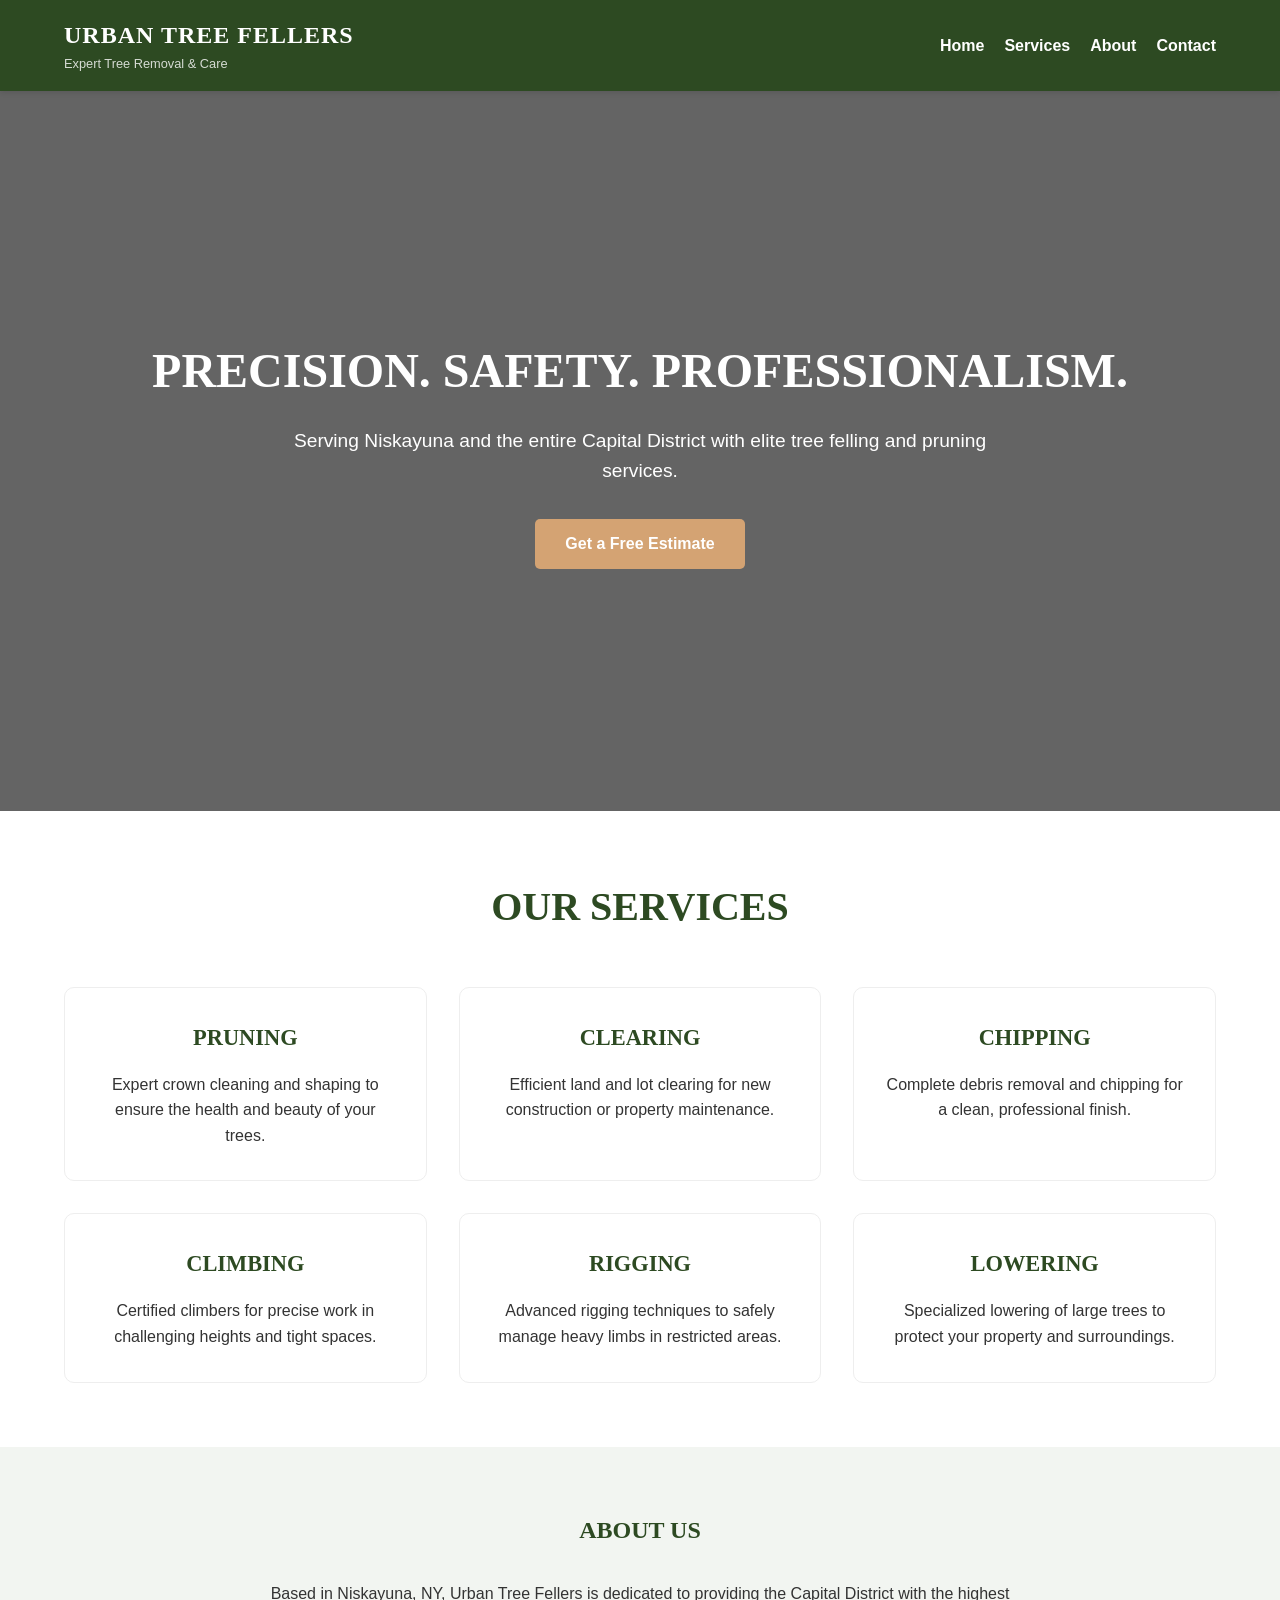
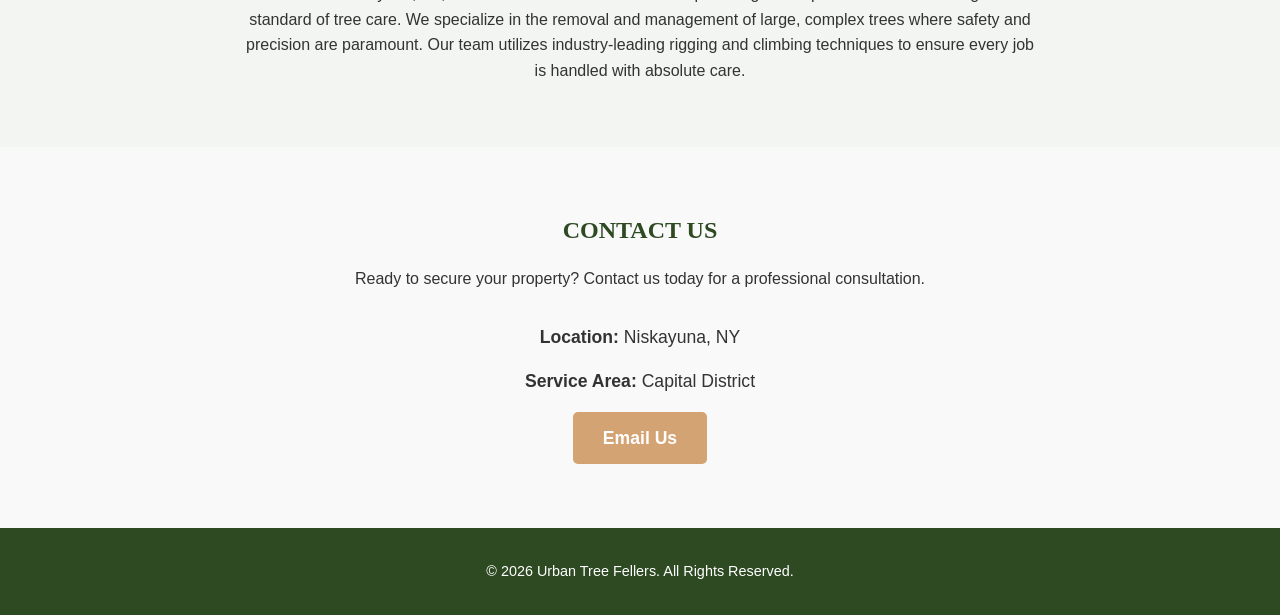
==== index.html @ 03fb5524 "Initial build of Urban Tree Fellers website" ====
<!DOCTYPE html>
<html lang="en">
<head>
    <meta charset="UTF-8">
    <meta name="viewport" content="width=device-width, initial-scale=1.0">
    <title>Urban Tree Fellers | Professional Tree Services Capital District</title>
    <link rel="stylesheet" href="css/style.css">
    <style>
        /* Fallback for fonts if not installed on system */
        @font-face {
            font-family: 'Copperplate Gothic Bold';
            src: local('Copperplate Gothic Bold'), local('Copperplate');
        }
        @font-face {
            font-family: 'Corbel';
            src: local('Corbel');
        }
    </style>
</head>
<body>
    <header>
        <div class="container">
            <div class="logo">
                <h1>URBAN TREE FELLERS</h1>
                <p>Expert Tree Removal & Care</p>
            </div>
            <nav>
                <ul>
                    <li><a href="#home">Home</a></li>
                    <li><a href="#services">Services</a></li>
                    <li><a href="#about">About</a></li>
                    <li><a href="#contact">Contact</a></li>
                </ul>
            </nav>
        </div>
    </header>

    <section id="home" class="hero">
        <div class="hero-content">
            <h2>Precision. Safety. Professionalism.</h2>
            <p>Serving Niskayuna and the entire Capital District with elite tree felling and pruning services.</p>
            <a href="#contact" class="btn">Get a Free Estimate</a>
        </div>
    </section>

    <section id="services" class="services">
        <div class="container">
            <h2>Our Services</h2>
            <div class="service-grid">
                <div class="service-card">
                    <h3>Pruning</h3>
                    <p>Expert crown cleaning and shaping to ensure the health and beauty of your trees.</p>
                </div>
                <div class="service-card">
                    <h3>Clearing</h3>
                    <p>Efficient land and lot clearing for new construction or property maintenance.</p>
                </div>
                <div class="service-card">
                    <h3>Chipping</h3>
                    <p>Complete debris removal and chipping for a clean, professional finish.</p>
                </div>
                <div class="service-card">
                    <h3>Climbing</h3>
                    <p>Certified climbers for precise work in challenging heights and tight spaces.</p>
                </div>
                <div class="service-card">
                    <h3>Rigging</h3>
                    <p>Advanced rigging techniques to safely manage heavy limbs in restricted areas.</p>
                </div>
                <div class="service-card">
                    <h3>Lowering</h3>
                    <p>Specialized lowering of large trees to protect your property and surroundings.</p>
                </div>
            </div>
        </div>
    </section>

    <section id="about" class="about">
        <div class="container">
            <h2>About Us</h2>
            <p>Based in Niskayuna, NY, Urban Tree Fellers is dedicated to providing the Capital District with the highest standard of tree care. We specialize in the removal and management of large, complex trees where safety and precision are paramount. Our team utilizes industry-leading rigging and climbing techniques to ensure every job is handled with absolute care.</p>
        </div>
    </section>

    <section id="contact" class="contact">
        <div class="container">
            <h2>Contact Us</h2>
            <p>Ready to secure your property? Contact us today for a professional consultation.</p>
            <div class="contact-info">
                <p><strong>Location:</strong> Niskayuna, NY</p>
                <p><strong>Service Area:</strong> Capital District</p>
                <a href="mailto:info@urbantreefellers.com" class="btn">Email Us</a>
            </div>
        </div>
    </section>

    <footer>
        <p>&copy; 2026 Urban Tree Fellers. All Rights Reserved.</p>
    </footer>
</body>
</html>
---- css/style.css ----
* {
    margin: 0;
    padding: 0;
    box-sizing: border-box;
}

body {
    font-family: 'Corbel', 'Segoe UI', Tahoma, Geneva, Verdana, sans-serif;
    line-height: 1.6;
    color: #333;
    background-color: #f9f9f9;
}

h1, h2, h3 {
    font-family: 'Copperplate Gothic Bold', 'Copperplate', serif;
    text-transform: uppercase;
    color: #2d4a22; /* Deep Forest Green */
}

.container {
    width: 90%;
    max-width: 1200px;
    margin: 0 auto;
}

header {
    background: #2d4a22;
    color: #fff;
    padding: 1rem 0;
    position: sticky;
    top: 0;
    z-index: 1000;
    box-shadow: 0 2px 5px rgba(0,0,0,0.1);
}

header .container {
    display: flex;
    justify-content: space-between;
    align-items: center;
}

.logo h1 {
    color: #fff;
    font-size: 1.5rem;
    letter-spacing: 1px;
}

.logo p {
    font-size: 0.8rem;
    opacity: 0.8;
}

nav ul {
    display: flex;
    list-style: none;
}

nav ul li {
    margin-left: 20px;
}

nav ul li a {
    color: #fff;
    text-decoration: none;
    font-weight: bold;
    transition: color 0.3s;
}

nav ul li a:hover {
    color: #a8d5ba;
}

.hero {
    background: linear-gradient(rgba(0,0,0,0.6), rgba(0,0,0,0.6)), url('https://images.unsplash.com/photo-1542273917357-724b8276265c?auto=format&fit=crop&q=80&w=1920');
    background-size: cover;
    background-position: center;
    height: 80vh;
    display: flex;
    align-items: center;
    justify-content: center;
    text-align: center;
    color: #fff;
}

.hero-content h2 {
    font-size: 3rem;
    color: #fff;
    margin-bottom: 1rem;
}

.hero-content p {
    font-size: 1.2rem;
    margin-bottom: 2rem;
    max-width: 700px;
    margin-left: auto;
    margin-right: auto;
}

.btn {
    background: #d4a373; /* Earthy gold/brown */
    color: #fff;
    padding: 12px 30px;
    text-decoration: none;
    font-weight: bold;
    border-radius: 5px;
    transition: background 0.3s;
    display: inline-block;
}

.btn:hover {
    background: #bc8a5f;
}

.services {
    padding: 4rem 0;
    background: #fff;
}

.services h2 {
    text-align: center;
    font-size: 2.5rem;
    margin-bottom: 3rem;
}

.service-grid {
    display: grid;
    grid-template-columns: repeat(auto-fit, minmax(300px, 1fr));
    gap: 2rem;
}

.service-card {
    padding: 2rem;
    border: 1px solid #eee;
    border-radius: 10px;
    text-align: center;
    transition: transform 0.3s, box-shadow 0.3s;
}

.service-card:hover {
    transform: translateY(-5px);
    box-shadow: 0 10px 20px rgba(0,0,0,0.05);
}

.service-card h3 {
    margin-bottom: 1rem;
    font-size: 1.4rem;
}

.about {
    padding: 4rem 0;
    background: #f2f5f1;
    text-align: center;
}

.about .container {
    max-width: 800px;
}

.about h2 {
    margin-bottom: 2rem;
}

.contact {
    padding: 4rem 0;
    text-align: center;
}

.contact h2 {
    margin-bottom: 1rem;
}

.contact-info {
    margin-top: 2rem;
    font-size: 1.1rem;
}

.contact-info p {
    margin-bottom: 1rem;
}

footer {
    background: #2d4a22;
    color: #fff;
    text-align: center;
    padding: 2rem 0;
    font-size: 0.9rem;
}

@media (max-width: 768px) {
    header .container {
        flex-direction: column;
    }
    nav ul {
        margin-top: 1rem;
    }
    .hero-content h2 {
        font-size: 2rem;
    }
}
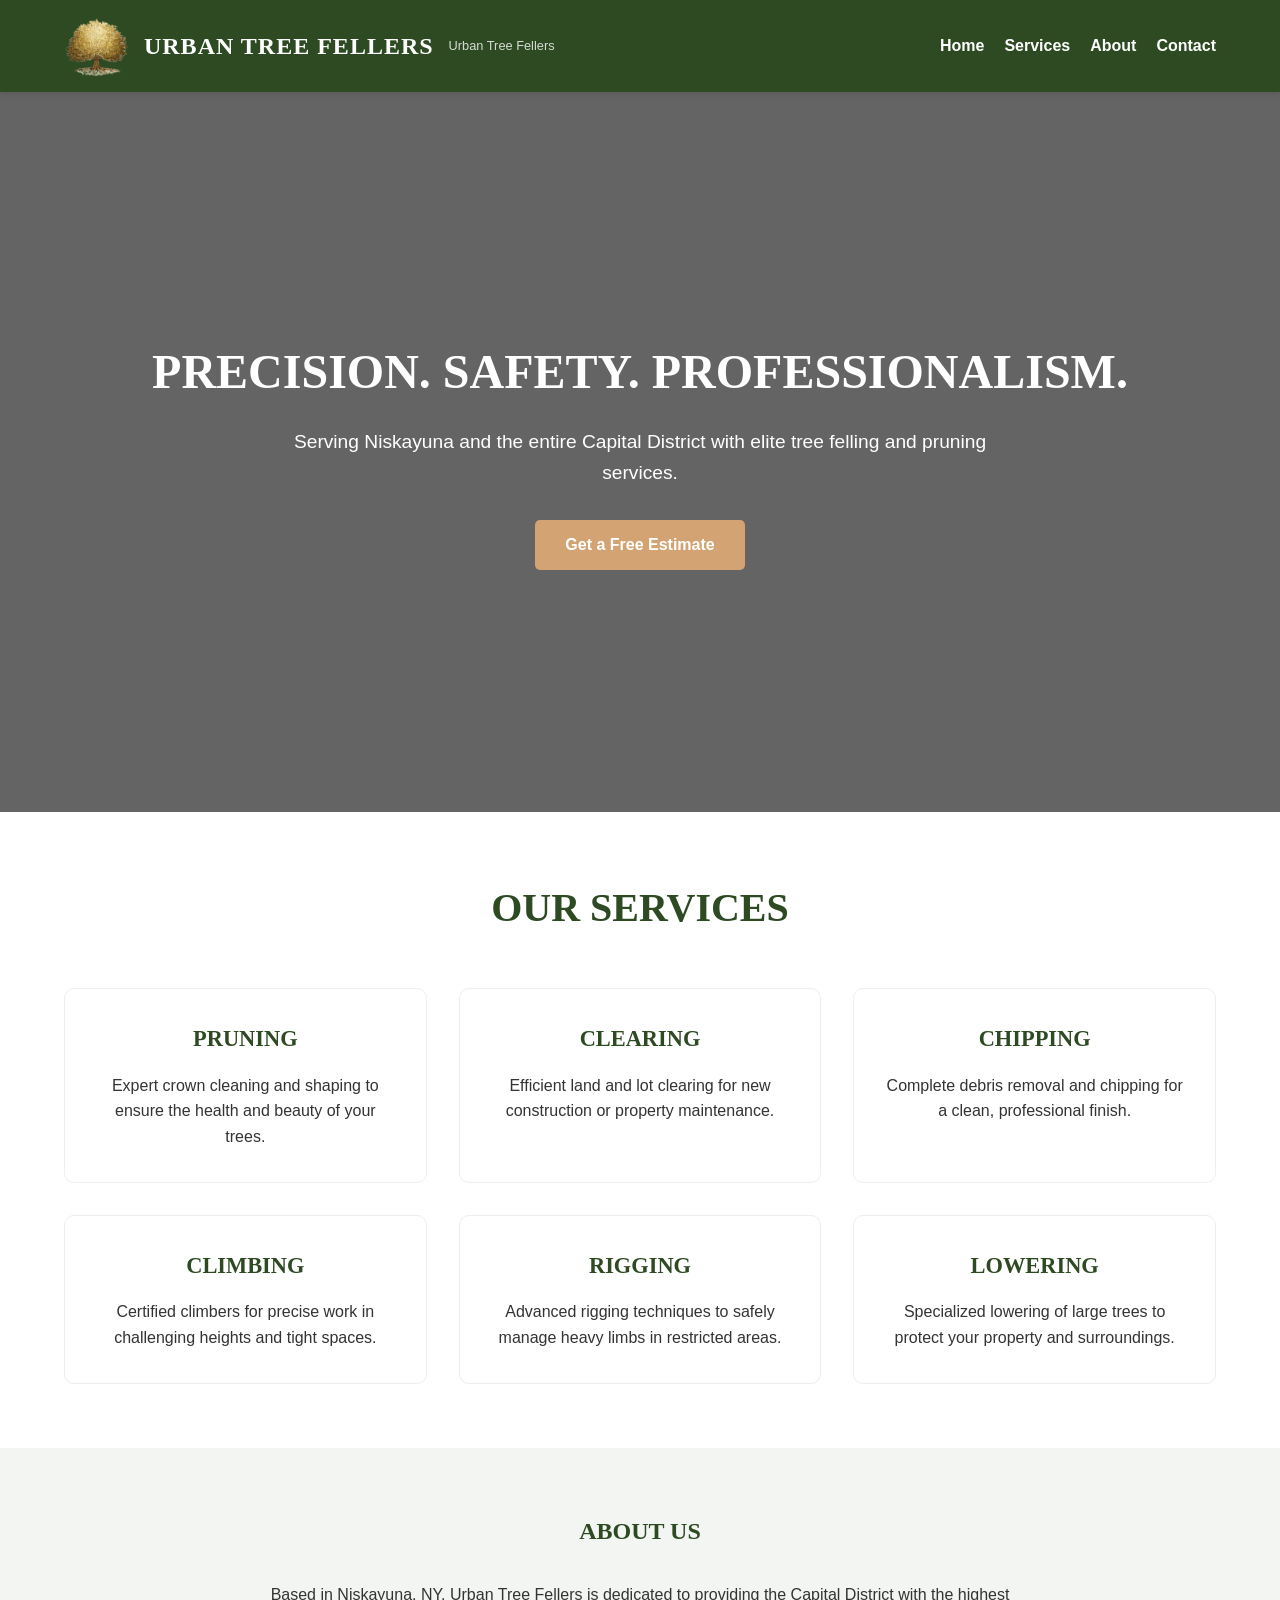
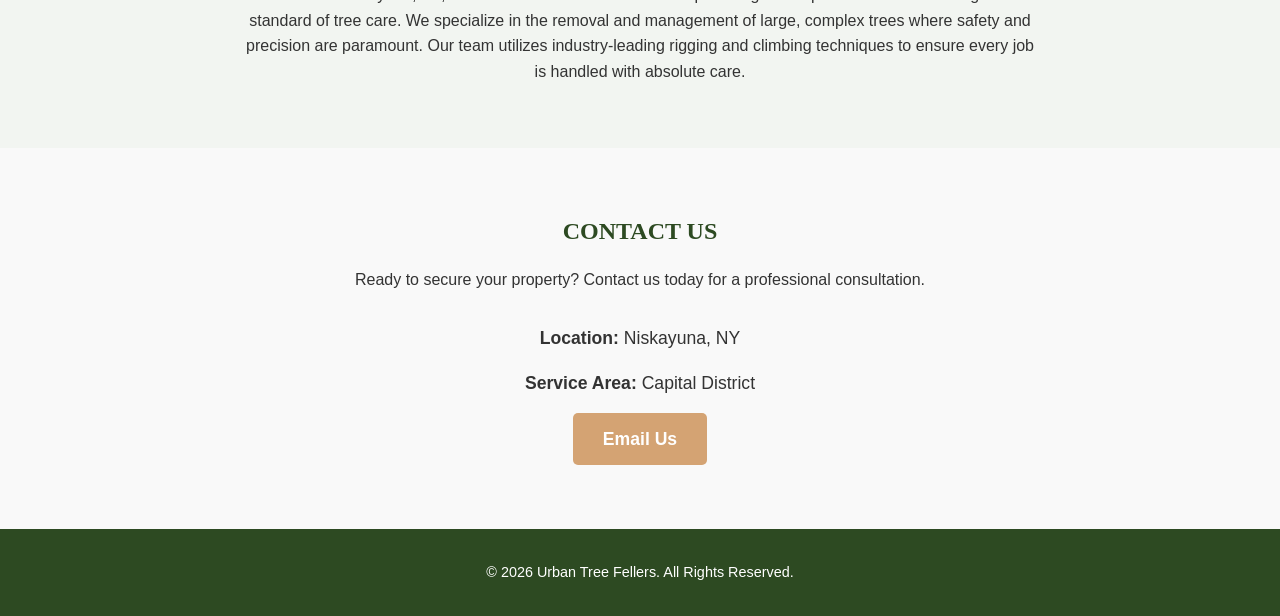
==== commit 2e2582c1: "Sync local index.html before merge" ====
--- a/index.html
+++ b/index.html
@@ -3,7 +3,7 @@
 <head>
     <meta charset="UTF-8">
     <meta name="viewport" content="width=device-width, initial-scale=1.0">
-    <title>Urban Tree Fellers | Professional Tree Services Capital District</title>
+    <title>Urban Tree Fellers | Professional Tree Services Capital District (Updated)</title>
     <link rel="stylesheet" href="css/style.css">
     <style>
         /* Fallback for fonts if not installed on system */
@@ -20,9 +20,10 @@
 <body>
     <header>
         <div class="container">
-            <div class="logo">
+            <div class="logo" style="display: flex; align-items: center; gap: 15px;">
+                <img src="/assets/images/logo-final.png" alt="Urban Tree Fellers Logo" style="max-height: 60px; width: auto;">
                 <h1>URBAN TREE FELLERS</h1>
-                <p>Expert Tree Removal & Care</p>
+                <p>Urban Tree Fellers</p>
             </div>
             <nav>
                 <ul>
@@ -89,7 +90,7 @@
             <div class="contact-info">
                 <p><strong>Location:</strong> Niskayuna, NY</p>
                 <p><strong>Service Area:</strong> Capital District</p>
-                <a href="mailto:info@urbantreefellers.com" class="btn">Email Us</a>
+                <a href="mailto:hc@urbanfellers.com" class="btn">Email Us</a>
             </div>
         </div>
     </section>
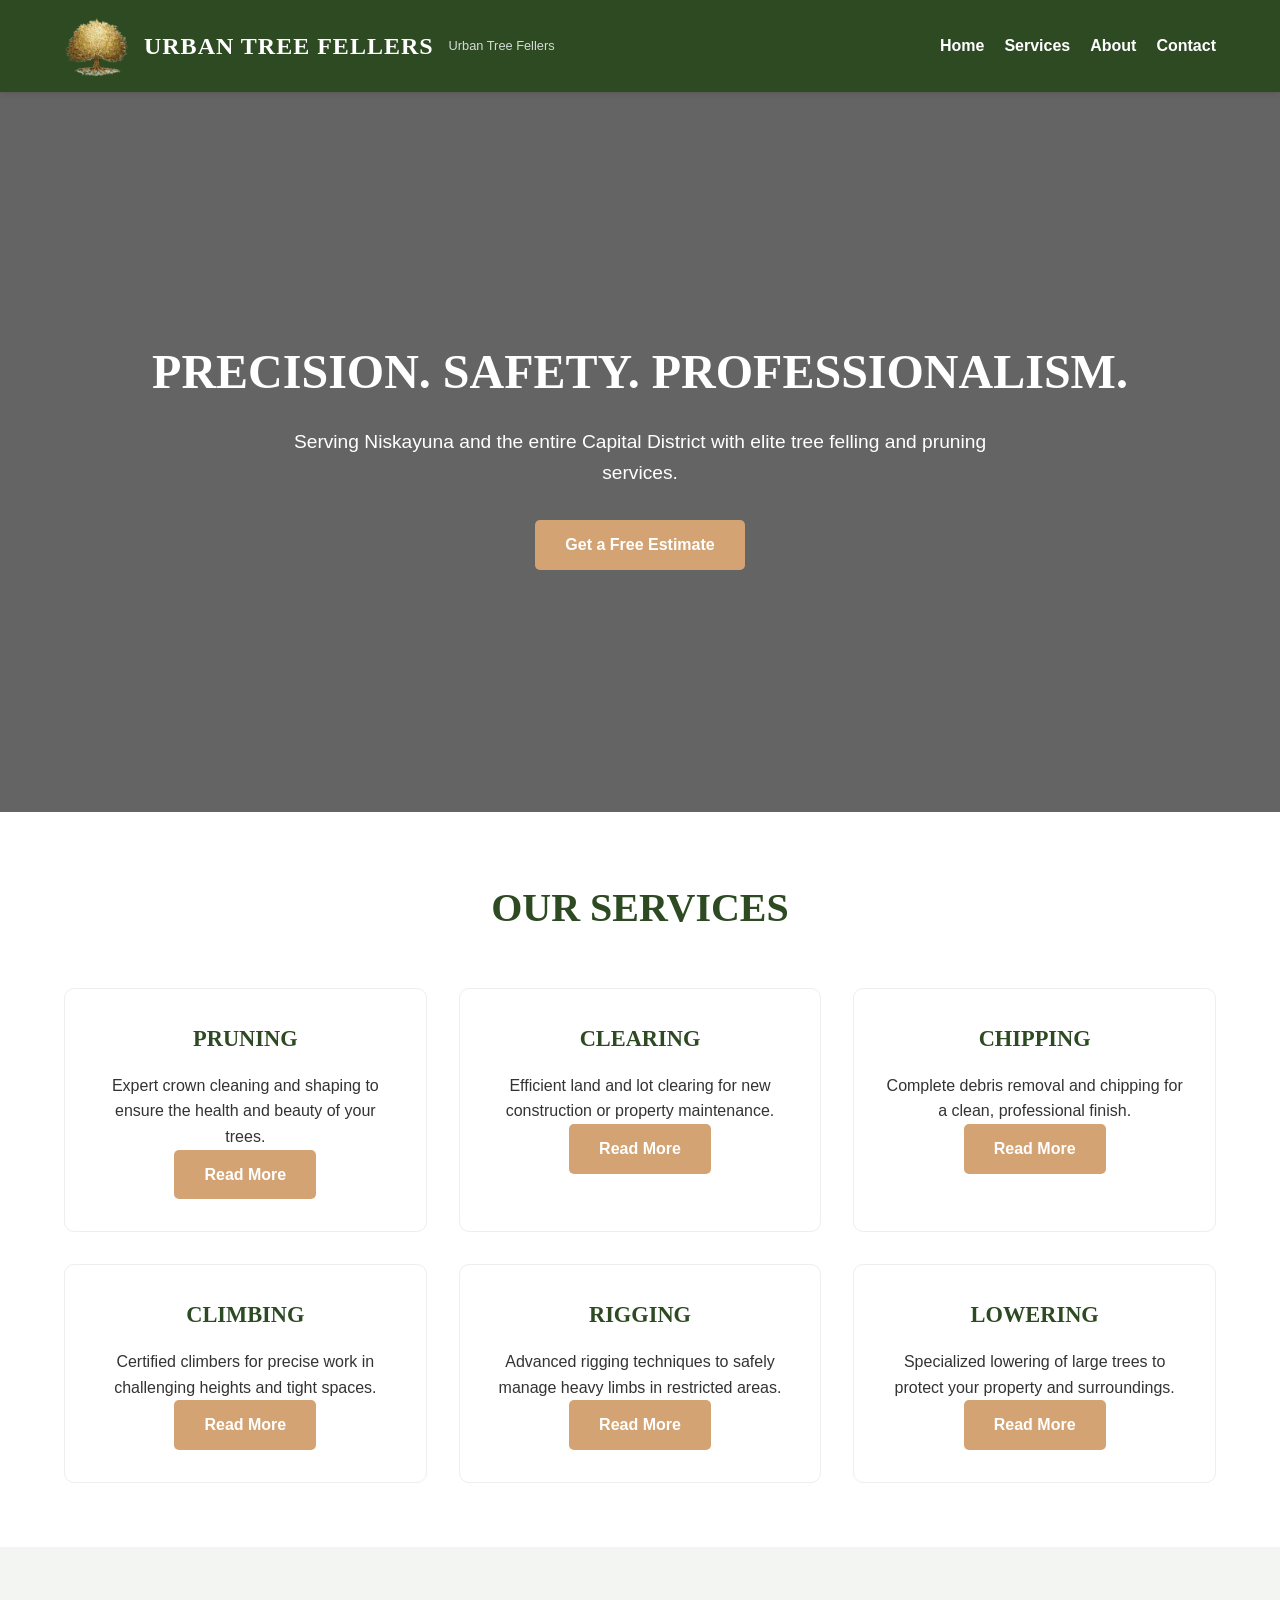
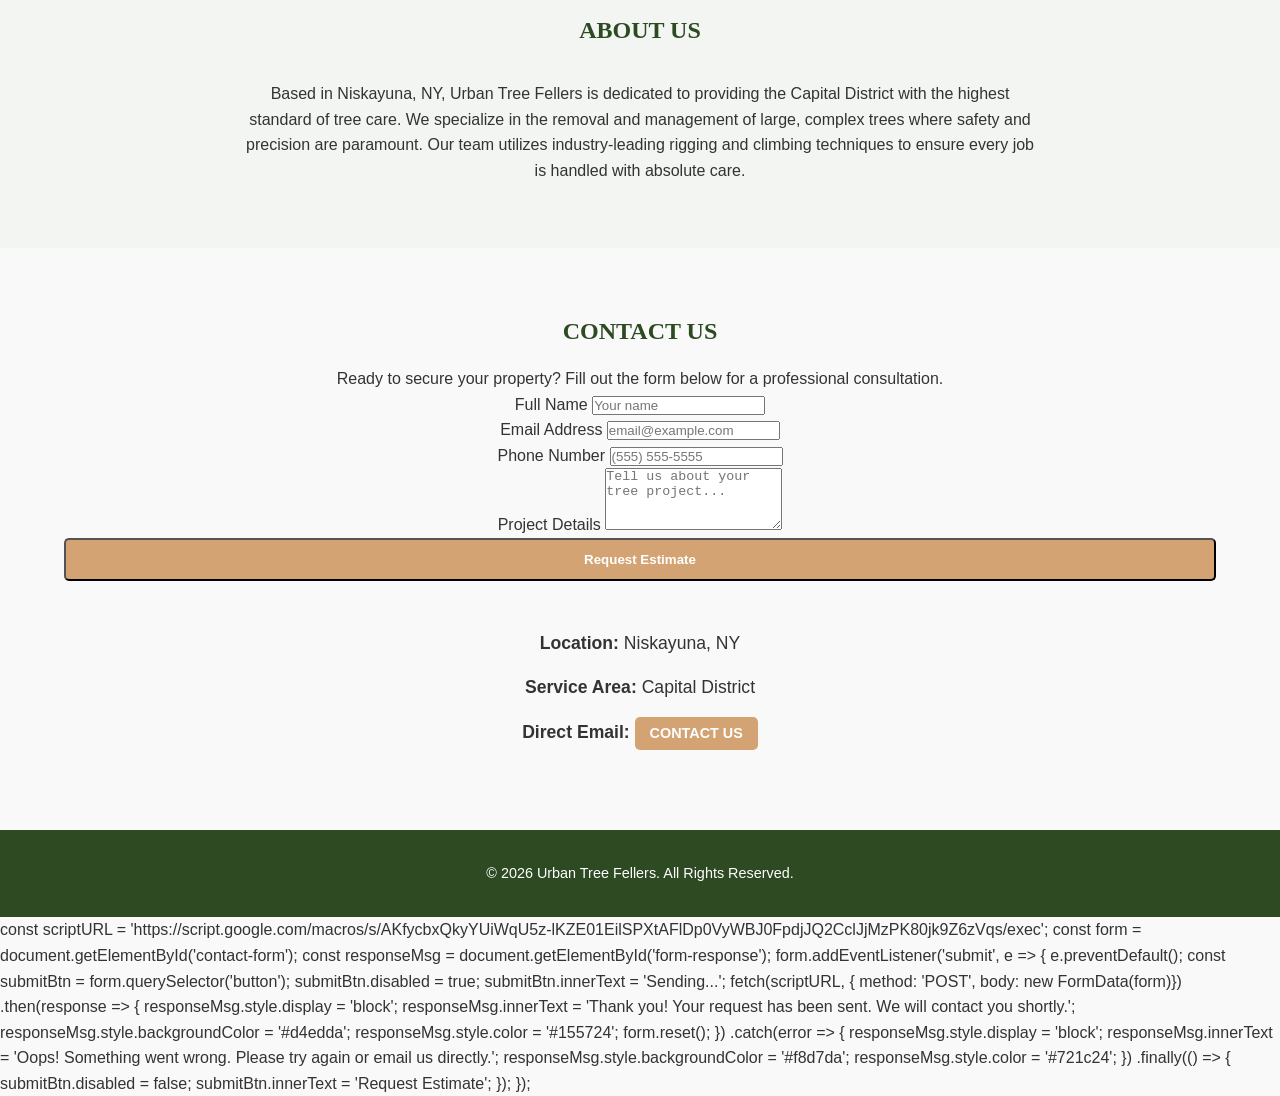
==== commit a112334d: "Fix footer syntax, remove subtitle, and set absolute paths for service articles" ====
--- a/index.html
+++ b/index.html
@@ -51,26 +51,32 @@
                 <div class="service-card">
                     <h3>Pruning</h3>
                     <p>Expert crown cleaning and shaping to ensure the health and beauty of your trees.</p>
+                    <a href="services/pruning.html" class="btn">Read More</a>
                 </div>
                 <div class="service-card">
                     <h3>Clearing</h3>
                     <p>Efficient land and lot clearing for new construction or property maintenance.</p>
+                    <a href="services/clearing.html" class="btn">Read More</a>
                 </div>
                 <div class="service-card">
                     <h3>Chipping</h3>
                     <p>Complete debris removal and chipping for a clean, professional finish.</p>
+                    <a href="services/chipping.html" class="btn">Read More</a>
                 </div>
                 <div class="service-card">
                     <h3>Climbing</h3>
                     <p>Certified climbers for precise work in challenging heights and tight spaces.</p>
+                    <a href="services/climbing.html" class="btn">Read More</a>
                 </div>
                 <div class="service-card">
                     <h3>Rigging</h3>
                     <p>Advanced rigging techniques to safely manage heavy limbs in restricted areas.</p>
+                    <a href="services/rigging.html" class="btn">Read More</a>
                 </div>
                 <div class="service-card">
                     <h3>Lowering</h3>
                     <p>Specialized lowering of large trees to protect your property and surroundings.</p>
+                    <a href="services/lowering.html" class="btn">Read More</a>
                 </div>
             </div>
         </div>
@@ -86,17 +92,71 @@
     <section id="contact" class="contact">
         <div class="container">
             <h2>Contact Us</h2>
-            <p>Ready to secure your property? Contact us today for a professional consultation.</p>
-            <div class="contact-info">
+            <p>Ready to secure your property? Fill out the form below for a professional consultation.</p>
+            <div class="contact-container">
+                <form id="contact-form" class="contact-form">
+                    <div class="form-group">
+                        <label for="name">Full Name</label>
+                        <input type="text" id="name" name="name" placeholder="Your name" required>
+                    </div>
+                    <div class="form-group">
+                        <label for="email">Email Address</label>
+                        <input type="email" id="email" name="email" placeholder="email@example.com" required>
+                    </div>
+                    <div class="form-group">
+                        <label for="phone">Phone Number</label>
+                        <input type="tel" id="phone" name="phone" placeholder="(555) 555-5555">
+                    </div>
+                    <div class="form-group">
+                        <label for="message">Project Details</label>
+                        <textarea id="message" name="message" rows="4" placeholder="Tell us about your tree project..."></textarea>
+                    </div>
+                    <button type="submit" class="btn" style="width: 100%; cursor: pointer;">Request Estimate</button>
+                </form>
+                <div id="form-response" style="display: none; margin-top: 20px; padding: 15px; border-radius: 5px; text-align: center;"></div>
+            </div>
+            <div class="contact-info" style="margin-top: 3rem;">
                 <p><strong>Location:</strong> Niskayuna, NY</p>
                 <p><strong>Service Area:</strong> Capital District</p>
-                <a href="mailto:hc@urbanfellers.com" class="btn">Email Us</a>
+                <p><strong>Direct Email:</strong> <a href="#contact" class="btn" style="padding: 5px 15px; font-size: 0.9rem;">CONTACT US</a></p>
             </div>
         </div>
     </section>
 
-    <footer>
+    <footer style="position: relative; z-index: 1;">
         <p>&copy; 2026 Urban Tree Fellers. All Rights Reserved.</p>
-    </footer>
+    </footer
+    
+    <script>
+        const scriptURL = 'https://script.google.com/macros/s/AKfycbxQkyYUiWqU5z-lKZE01EilSPXtAFlDp0VyWBJ0FpdjJQ2CclJjMzPK80jk9Z6zVqs/exec';
+        const form = document.getElementById('contact-form');
+        const responseMsg = document.getElementById('form-response');
+
+        form.addEventListener('submit', e => {
+            e.preventDefault();
+            const submitBtn = form.querySelector('button');
+            submitBtn.disabled = true;
+            submitBtn.innerText = 'Sending...';
+            
+            fetch(scriptURL, { method: 'POST', body: new FormData(form)})
+                .then(response => {
+                    responseMsg.style.display = 'block';
+                    responseMsg.innerText = 'Thank you! Your request has been sent. We will contact you shortly.';
+                    responseMsg.style.backgroundColor = '#d4edda';
+                    responseMsg.style.color = '#155724';
+                    form.reset();
+                })
+                .catch(error => {
+                    responseMsg.style.display = 'block';
+                    responseMsg.innerText = 'Oops! Something went wrong. Please try again or email us directly.';
+                    responseMsg.style.backgroundColor = '#f8d7da';
+                    responseMsg.style.color = '#721c24';
+                })
+                .finally(() => {
+                    submitBtn.disabled = false;
+                    submitBtn.innerText = 'Request Estimate';
+                });
+        });
+    </script>
 </body>
 </html>
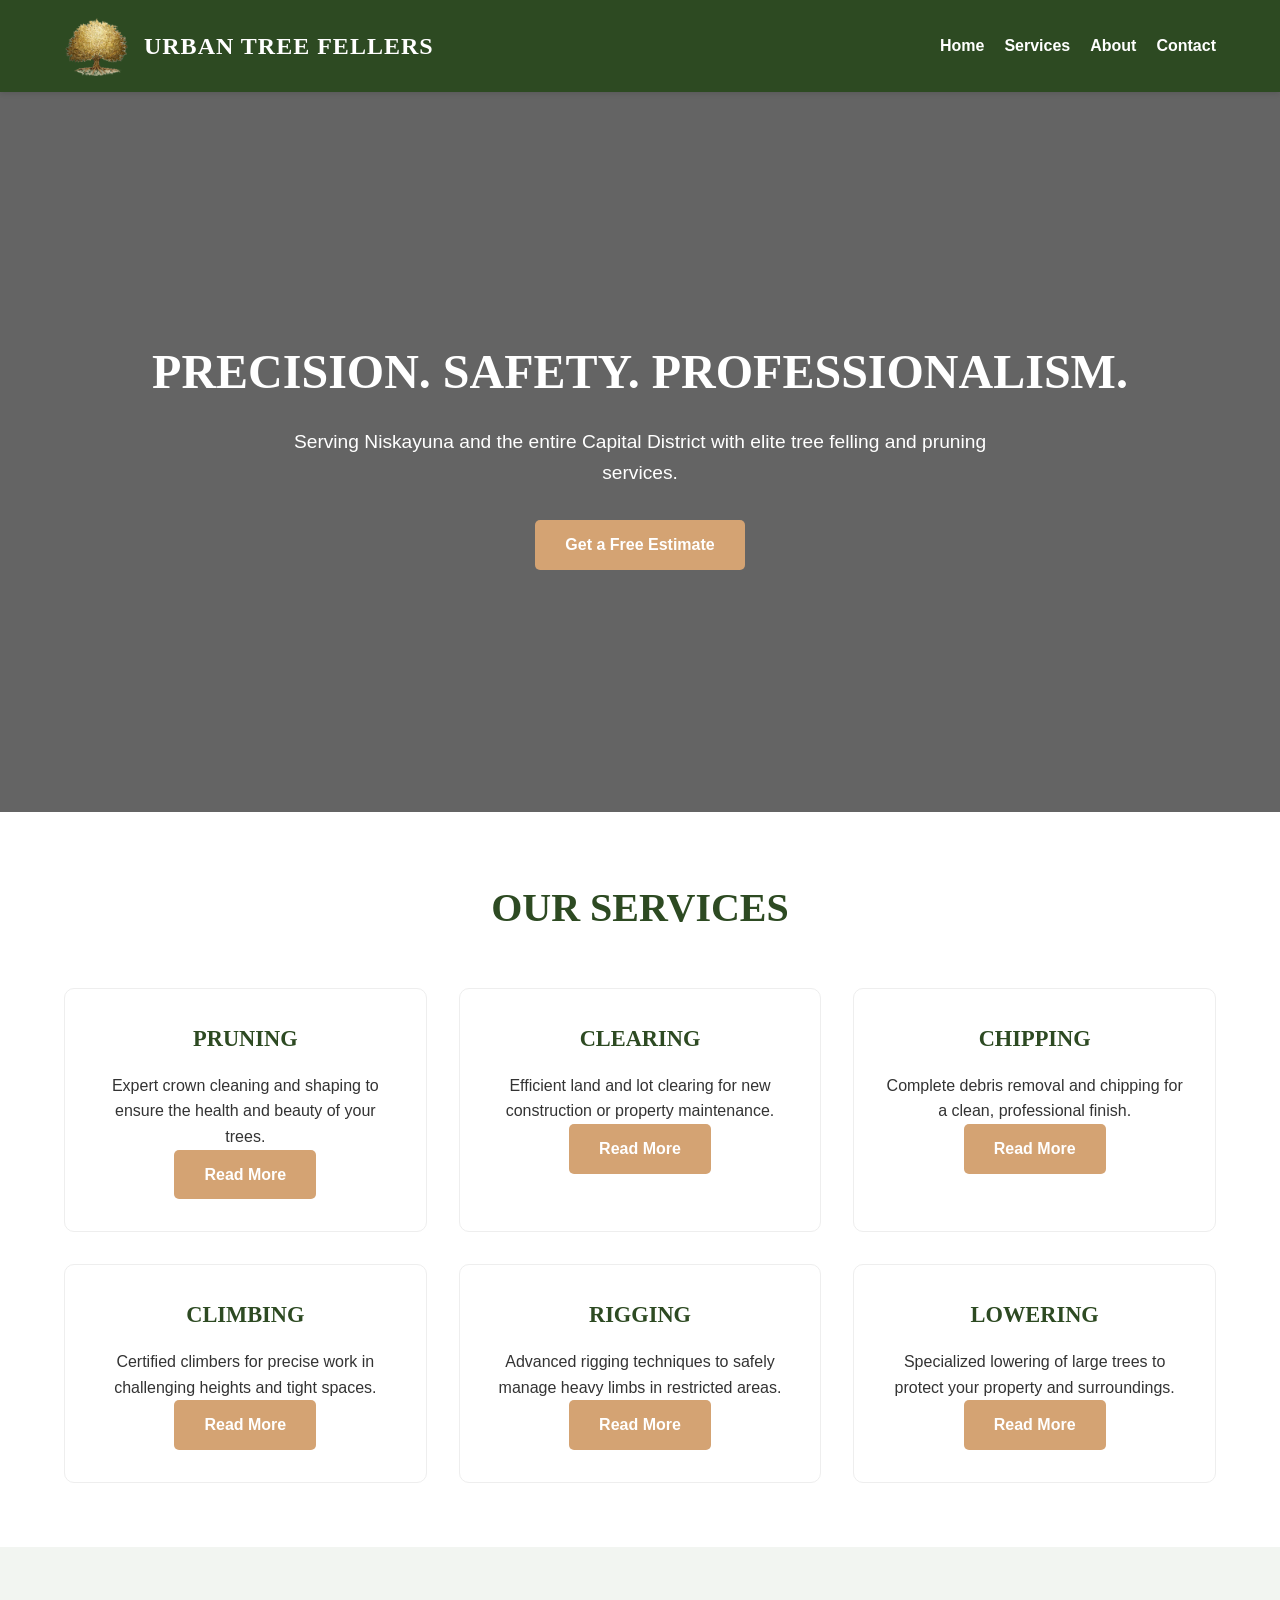
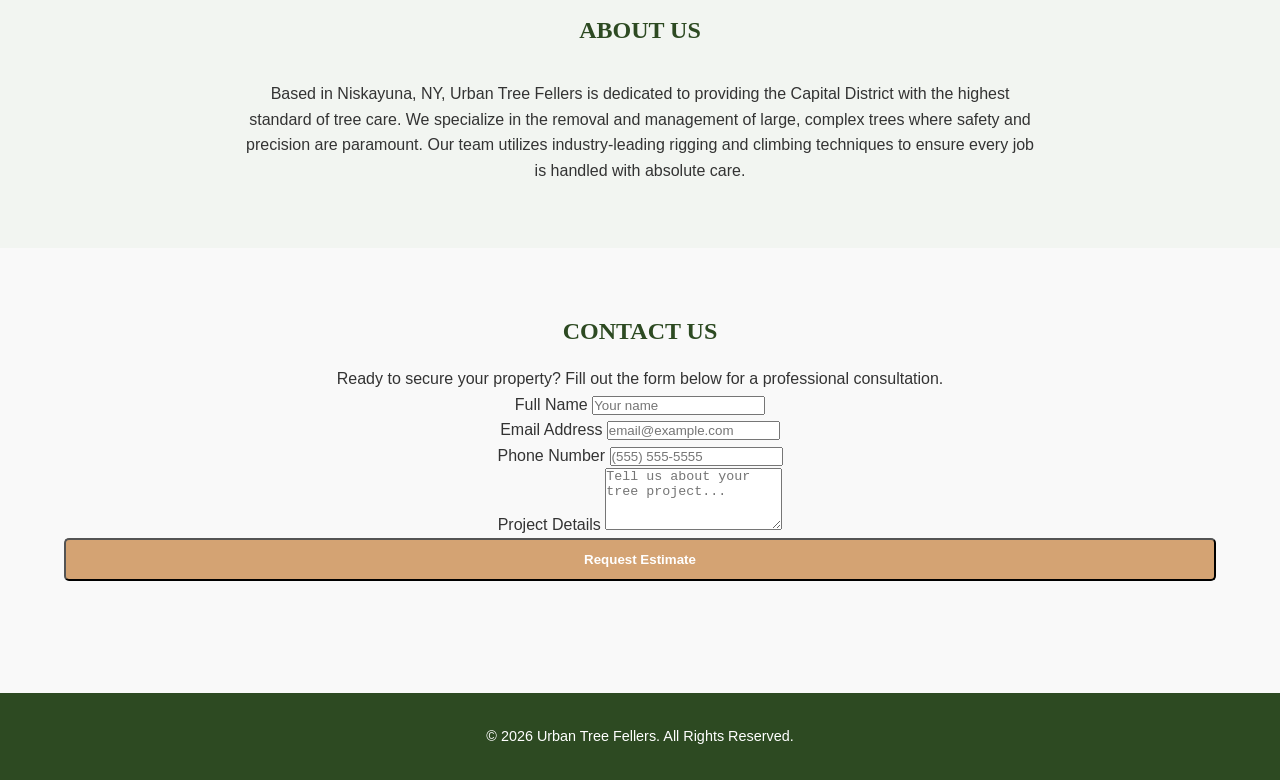
==== commit 18cd93f0: "Move service pages to root for Vercel deployment" ====
--- a/index.html
+++ b/index.html
@@ -23,7 +23,6 @@
             <div class="logo" style="display: flex; align-items: center; gap: 15px;">
                 <img src="/assets/images/logo-final.png" alt="Urban Tree Fellers Logo" style="max-height: 60px; width: auto;">
                 <h1>URBAN TREE FELLERS</h1>
-                <p>Urban Tree Fellers</p>
             </div>
             <nav>
                 <ul>
@@ -51,32 +50,32 @@
                 <div class="service-card">
                     <h3>Pruning</h3>
                     <p>Expert crown cleaning and shaping to ensure the health and beauty of your trees.</p>
-                    <a href="services/pruning.html" class="btn">Read More</a>
+                    <a href="pruning.html" class="btn">Read More</a>
                 </div>
                 <div class="service-card">
                     <h3>Clearing</h3>
                     <p>Efficient land and lot clearing for new construction or property maintenance.</p>
-                    <a href="services/clearing.html" class="btn">Read More</a>
+                    <a href="clearing.html" class="btn">Read More</a>
                 </div>
                 <div class="service-card">
                     <h3>Chipping</h3>
                     <p>Complete debris removal and chipping for a clean, professional finish.</p>
-                    <a href="services/chipping.html" class="btn">Read More</a>
+                    <a href="chipping.html" class="btn">Read More</a>
                 </div>
                 <div class="service-card">
                     <h3>Climbing</h3>
                     <p>Certified climbers for precise work in challenging heights and tight spaces.</p>
-                    <a href="services/climbing.html" class="btn">Read More</a>
+                    <a href="climbing.html" class="btn">Read More</a>
                 </div>
                 <div class="service-card">
                     <h3>Rigging</h3>
                     <p>Advanced rigging techniques to safely manage heavy limbs in restricted areas.</p>
-                    <a href="services/rigging.html" class="btn">Read More</a>
+                    <a href="rigging.html" class="btn">Read More</a>
                 </div>
                 <div class="service-card">
                     <h3>Lowering</h3>
                     <p>Specialized lowering of large trees to protect your property and surroundings.</p>
-                    <a href="services/lowering.html" class="btn">Read More</a>
+                    <a href="lowering.html" class="btn">Read More</a>
                 </div>
             </div>
         </div>
@@ -116,16 +115,13 @@
                 <div id="form-response" style="display: none; margin-top: 20px; padding: 15px; border-radius: 5px; text-align: center;"></div>
             </div>
             <div class="contact-info" style="margin-top: 3rem;">
-                <p><strong>Location:</strong> Niskayuna, NY</p>
-                <p><strong>Service Area:</strong> Capital District</p>
-                <p><strong>Direct Email:</strong> <a href="#contact" class="btn" style="padding: 5px 15px; font-size: 0.9rem;">CONTACT US</a></p>
             </div>
         </div>
     </section>
 
     <footer style="position: relative; z-index: 1;">
-        <p>&copy; 2026 Urban Tree Fellers. All Rights Reserved.</p>
-    </footer
+        <p>&copy; 2026 Urban Tree Fellers. All Rights Reserved. <!-- Trigger Build 2026-04-22 15:35 --> </p>
+    </footer>
     
     <script>
         const scriptURL = 'https://script.google.com/macros/s/AKfycbxQkyYUiWqU5z-lKZE01EilSPXtAFlDp0VyWBJ0FpdjJQ2CclJjMzPK80jk9Z6zVqs/exec';
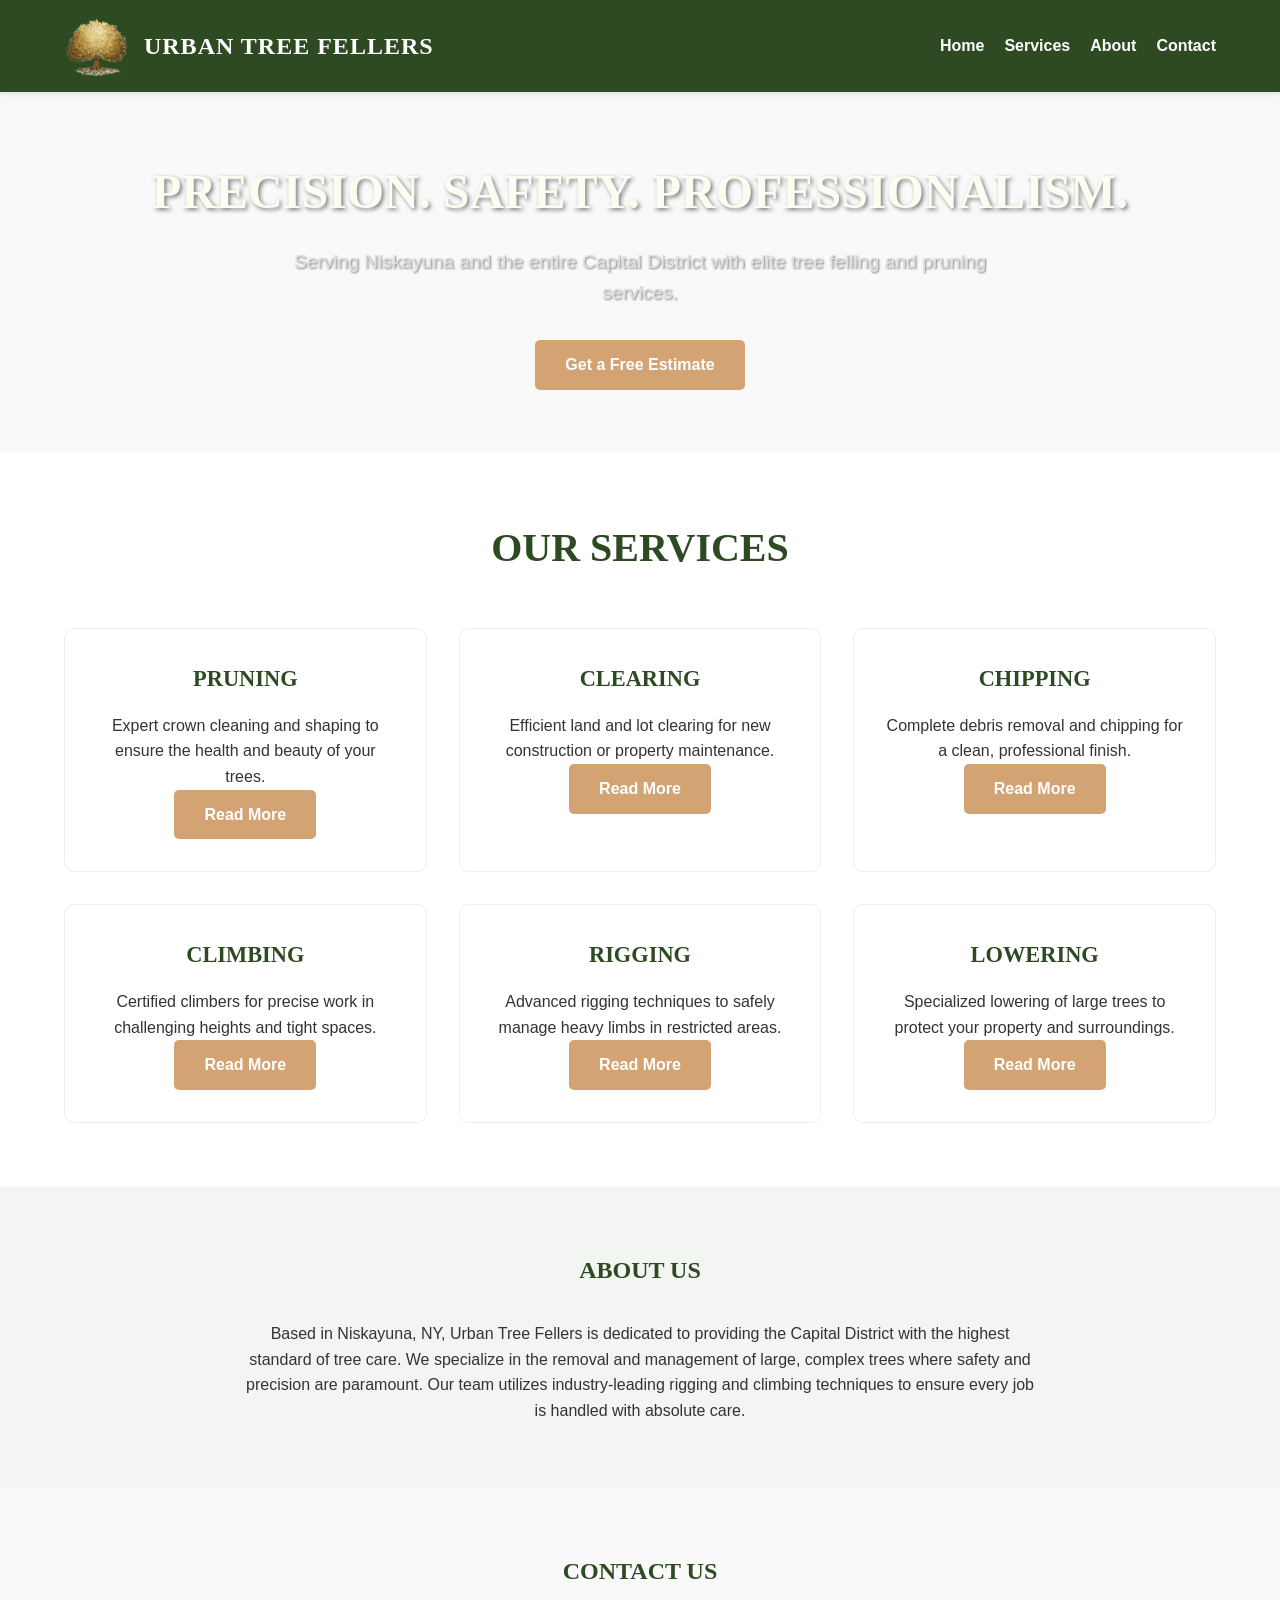
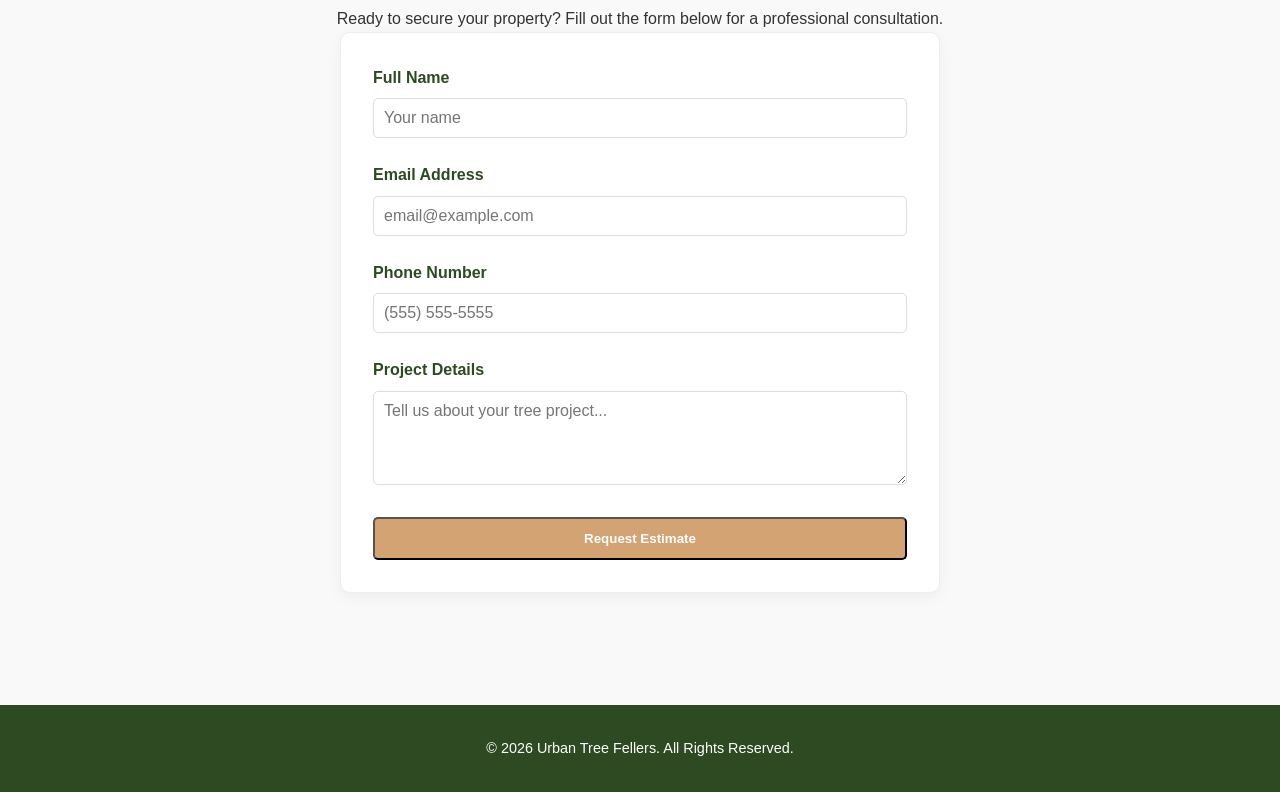
==== commit c0fd1708: "Fix link for land clearing page" ====
--- a/index.html
+++ b/index.html
@@ -55,7 +55,7 @@
                 <div class="service-card">
                     <h3>Clearing</h3>
                     <p>Efficient land and lot clearing for new construction or property maintenance.</p>
-                    <a href="clearing.html" class="btn">Read More</a>
+                    <a href="land_clearing.html" class="btn">Read More</a>
                 </div>
                 <div class="service-card">
                     <h3>Chipping</h3>
--- a/css/style.css
+++ b/css/style.css
@@ -39,15 +39,19 @@
     align-items: center;
 }
 
+.logo {
+    text-align: center;
+}
 .logo h1 {
     color: #fff;
     font-size: 1.5rem;
     letter-spacing: 1px;
-}
-
+    margin: 0;
+}
 .logo p {
     font-size: 0.8rem;
     opacity: 0.8;
+    margin: 0;
 }
 
 nav ul {
@@ -71,10 +75,10 @@
 }
 
 .hero {
-    background: linear-gradient(rgba(0,0,0,0.6), rgba(0,0,0,0.6)), url('https://images.unsplash.com/photo-1542273917357-724b8276265c?auto=format&fit=crop&q=80&w=1920');
+    background: url('/assets/images/hero-final.jpg');
     background-size: cover;
     background-position: center;
-    height: 80vh;
+    height: 40vh;
     display: flex;
     align-items: center;
     justify-content: center;
@@ -84,16 +88,19 @@
 
 .hero-content h2 {
     font-size: 3rem;
-    color: #fff;
-    margin-bottom: 1rem;
+    color: #fdfcf0; /* Creamy white for better contrast */
+    margin-bottom: 1rem;
+    text-shadow: 2px 2px 4px rgba(0,0,0,0.5);
 }
 
 .hero-content p {
     font-size: 1.2rem;
+    color: #e0e0e0;
     margin-bottom: 2rem;
     max-width: 700px;
     margin-left: auto;
     margin-right: auto;
+    text-shadow: 1px 1px 2px rgba(0,0,0,0.5);
 }
 
 .btn {
@@ -186,14 +193,43 @@
     font-size: 0.9rem;
 }
 
-@media (max-width: 768px) {
-    header .container {
-        flex-direction: column;
-    }
-    nav ul {
-        margin-top: 1rem;
-    }
-    .hero-content h2 {
-        font-size: 2rem;
-    }
-}
+.contact-container {
+    max-width: 600px;
+    margin: 0 auto;
+    text-align: left;
+}
+
+.contact-form {
+    background: #fff;
+    padding: 2rem;
+    border-radius: 10px;
+    box-shadow: 0 4px 15px rgba(0,0,0,0.05);
+    border: 1px solid #eee;
+}
+
+.form-group {
+    margin-bottom: 1.5rem;
+}
+
+.form-group label {
+    display: block;
+    margin-bottom: 0.5rem;
+    font-weight: bold;
+    color: #2d4a22;
+}
+
+.form-group input, .form-group textarea {
+    width: 100%;
+    padding: 10px;
+    border: 1px solid #ddd;
+    border-radius: 5px;
+    font-family: inherit;
+    font-size: 1rem;
+}
+
+.form-group input:focus, .form-group textarea:focus {
+    outline: none;
+    border-color: #d4a373;
+    box-shadow: 0 0 0 2px rgba(212, 163, 115, 0.2);
+}
+
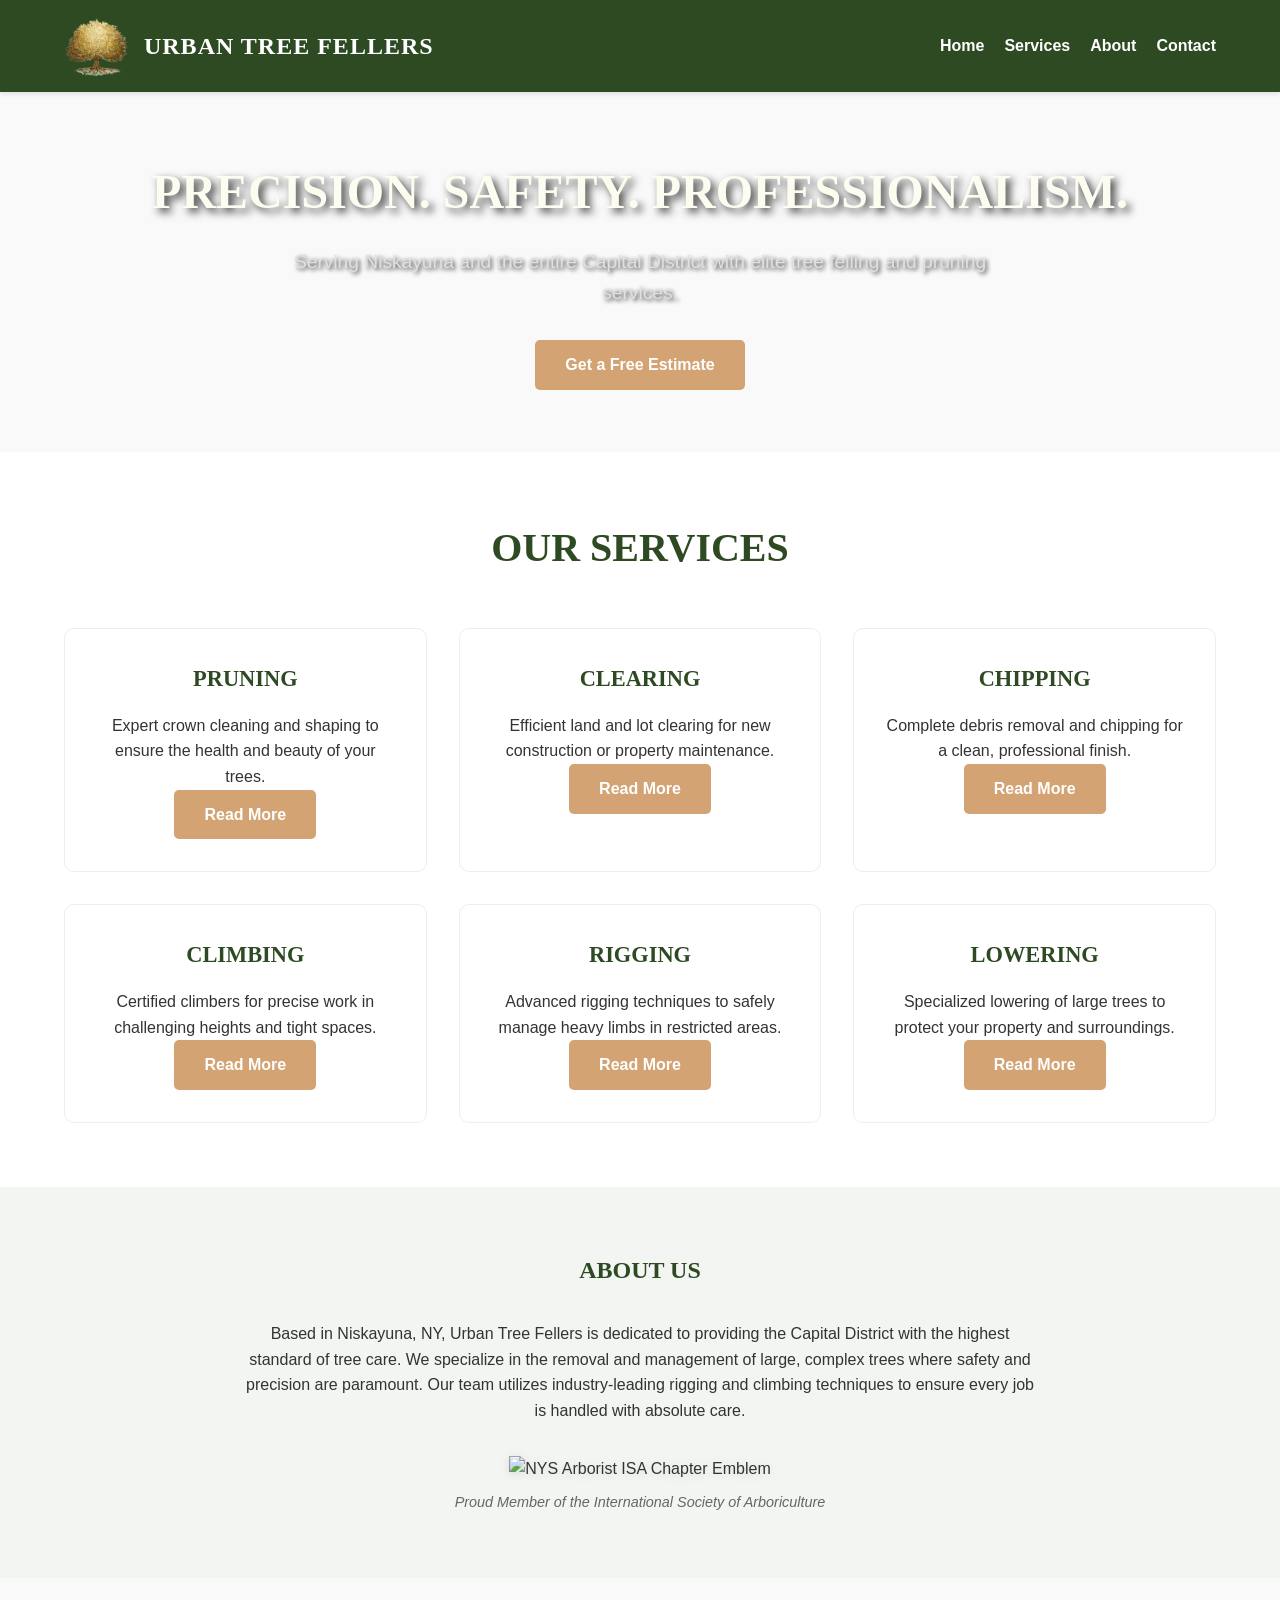
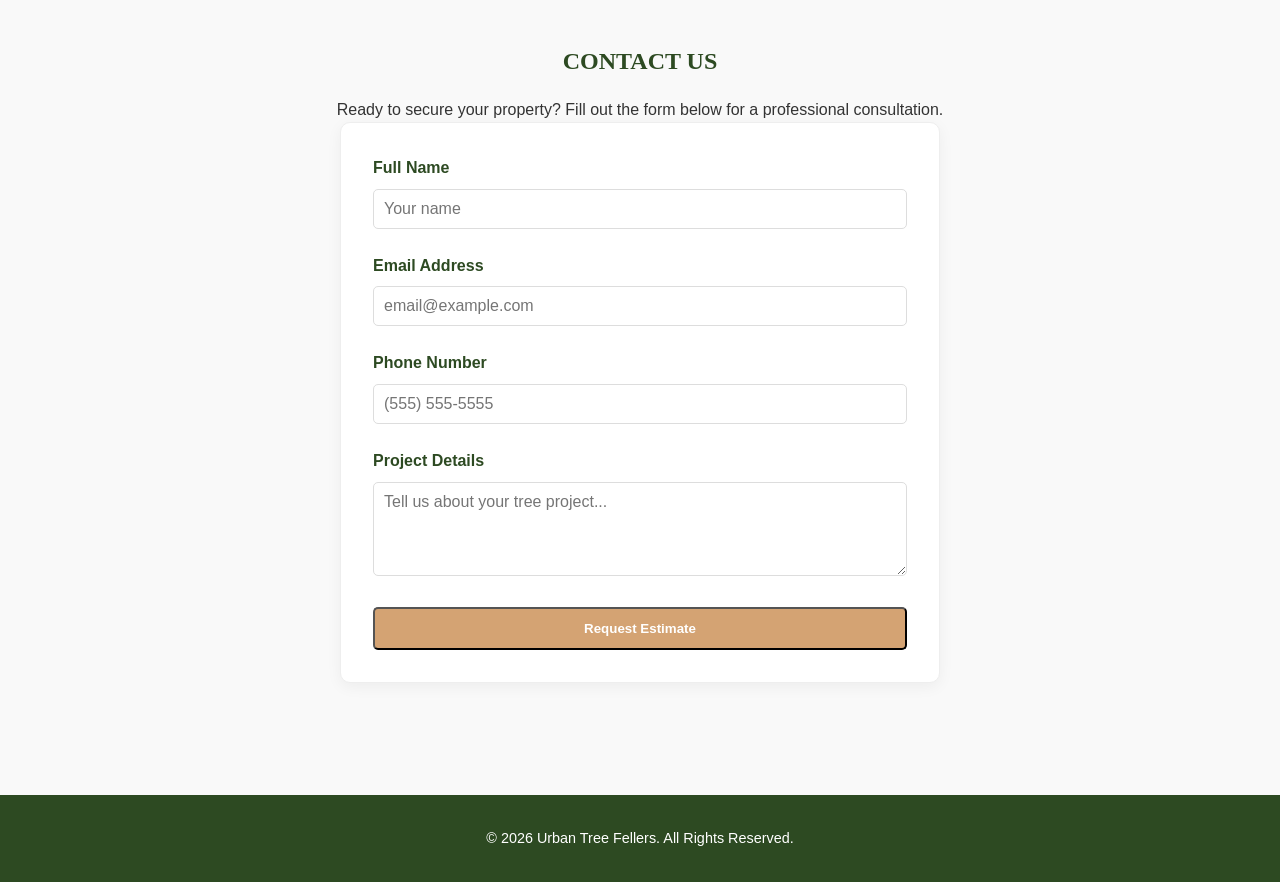
==== commit 00de3ad8: "Increase hero text shadows and fix ISA emblem paths to absolute" ====
--- a/index.html
+++ b/index.html
@@ -85,6 +85,10 @@
         <div class="container">
             <h2>About Us</h2>
             <p>Based in Niskayuna, NY, Urban Tree Fellers is dedicated to providing the Capital District with the highest standard of tree care. We specialize in the removal and management of large, complex trees where safety and precision are paramount. Our team utilizes industry-leading rigging and climbing techniques to ensure every job is handled with absolute care.</p>
+            <div style="margin-top: 2rem; display: flex; justify-content: center; align-items: center; flex-direction: column; gap: 10px;">
+                <img src="/assets/images/isa-emblem.png" alt="NYS Arborist ISA Chapter Emblem" style="max-height: 120px; width: auto; filter: drop-shadow(0 2px 4px rgba(0,0,0,0.1));">
+                <p style="font-size: 0.9rem; color: #666; font-style: italic;">Proud Member of the International Society of Arboriculture</p>
+            </div>
         </div>
     </section>
 
--- a/css/style.css
+++ b/css/style.css
@@ -90,7 +90,7 @@
     font-size: 3rem;
     color: #fdfcf0; /* Creamy white for better contrast */
     margin-bottom: 1rem;
-    text-shadow: 2px 2px 4px rgba(0,0,0,0.5);
+    text-shadow: 4px 4px 8px rgba(0,0,0,0.8);
 }
 
 .hero-content p {
@@ -100,7 +100,7 @@
     max-width: 700px;
     margin-left: auto;
     margin-right: auto;
-    text-shadow: 1px 1px 2px rgba(0,0,0,0.5);
+    text-shadow: 2px 2px 4px rgba(0,0,0,0.8);
 }
 
 .btn {
